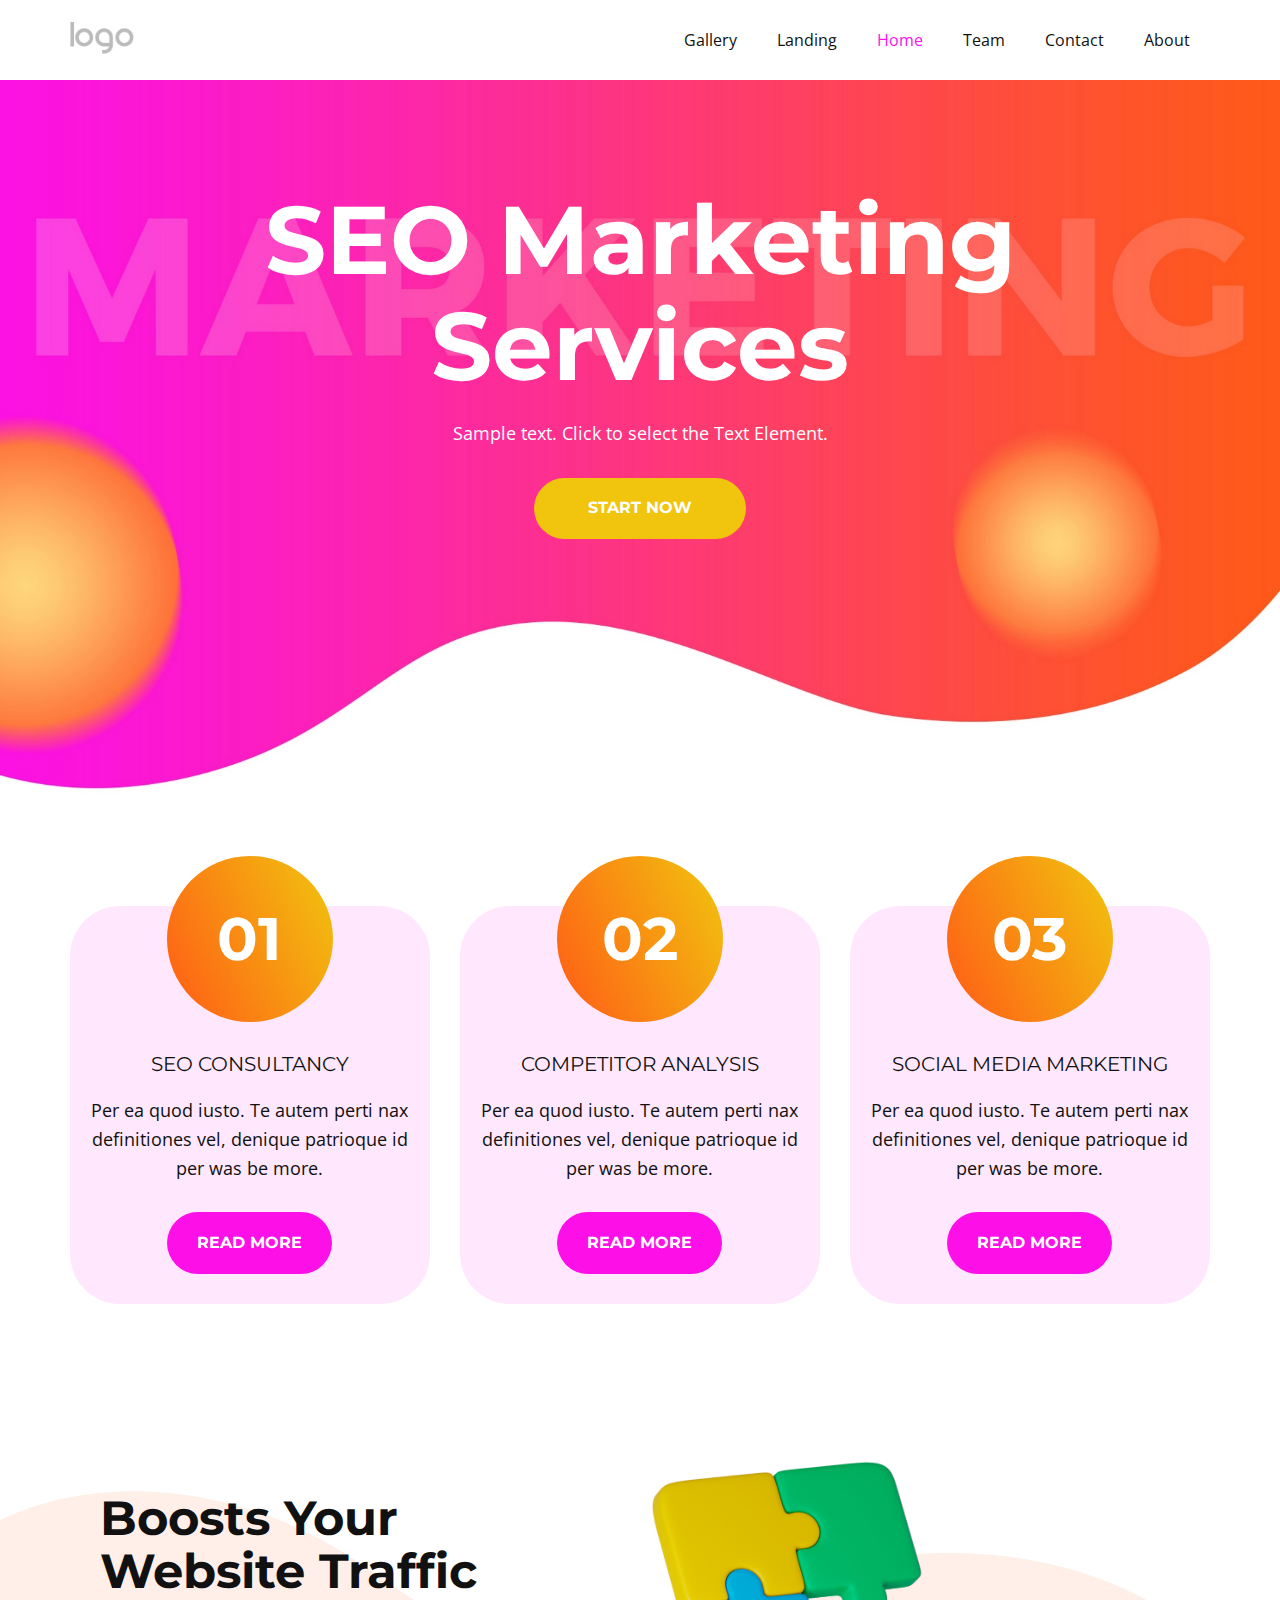
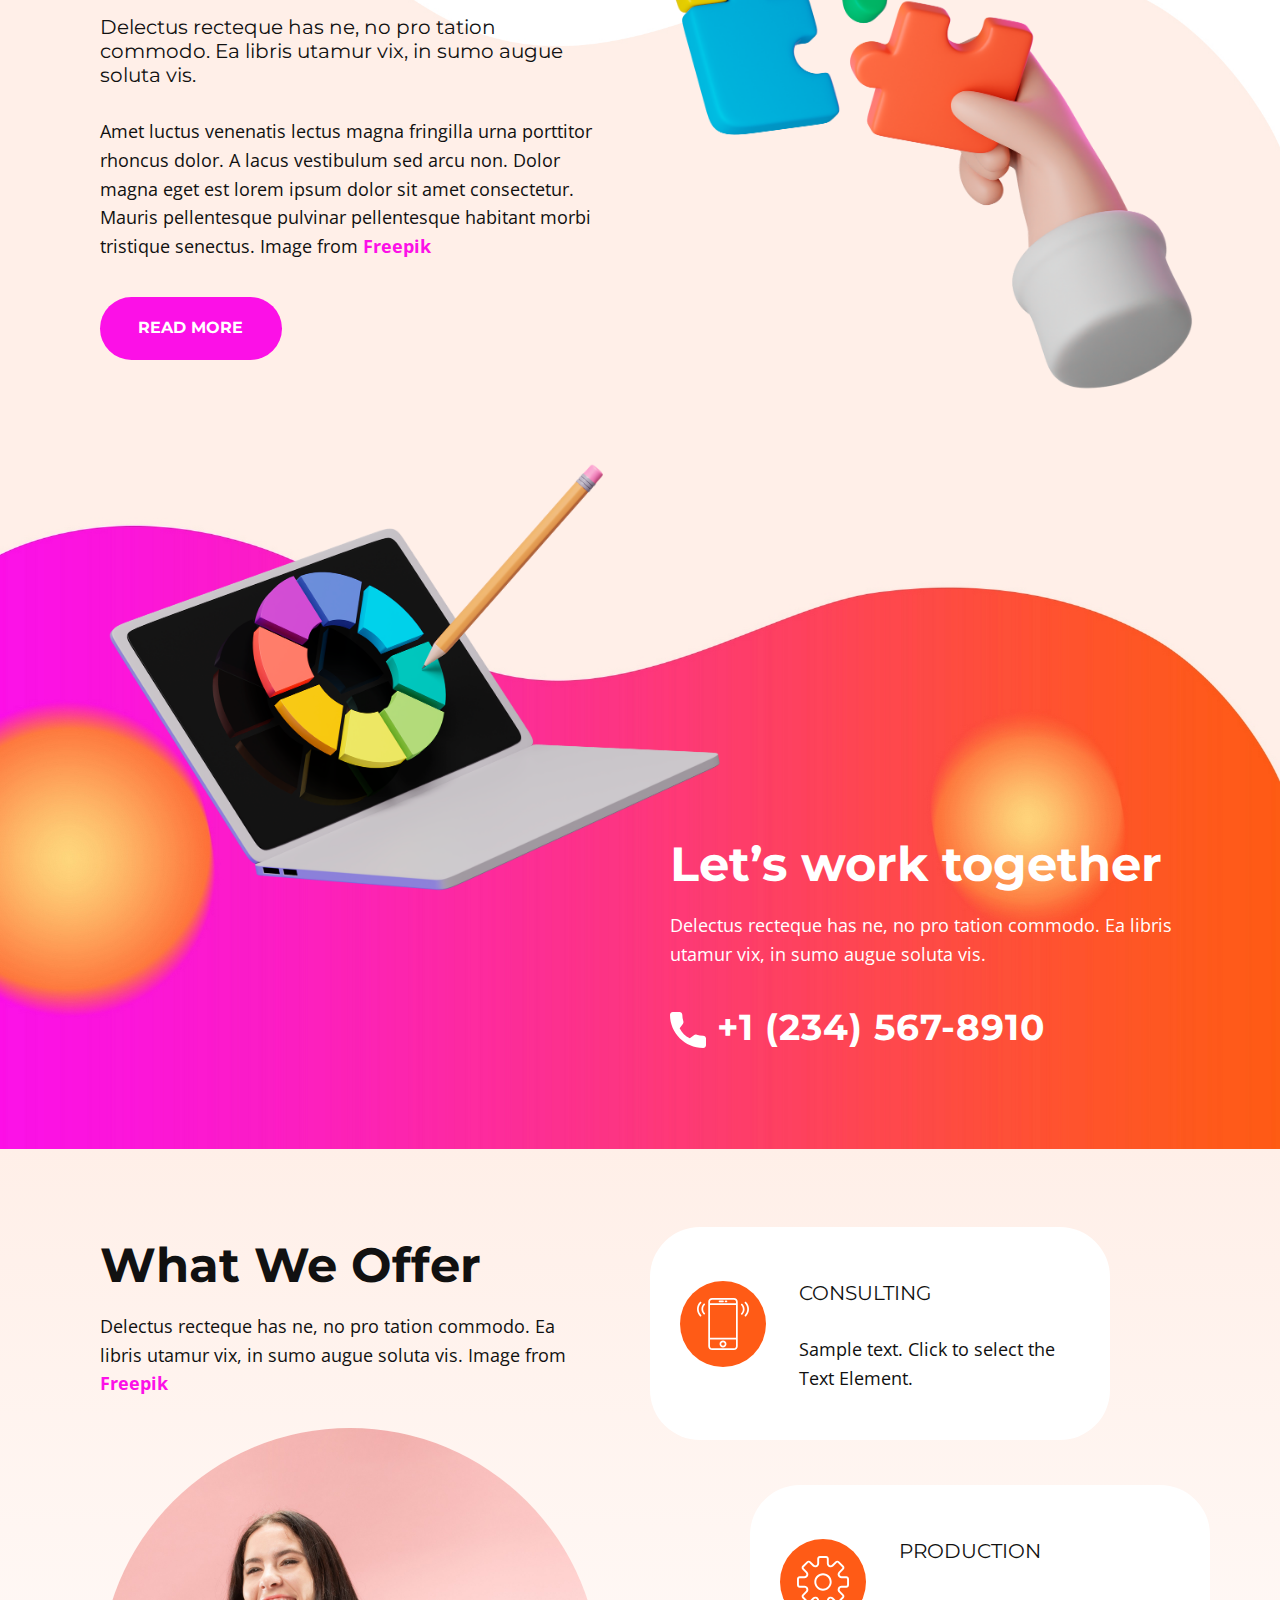
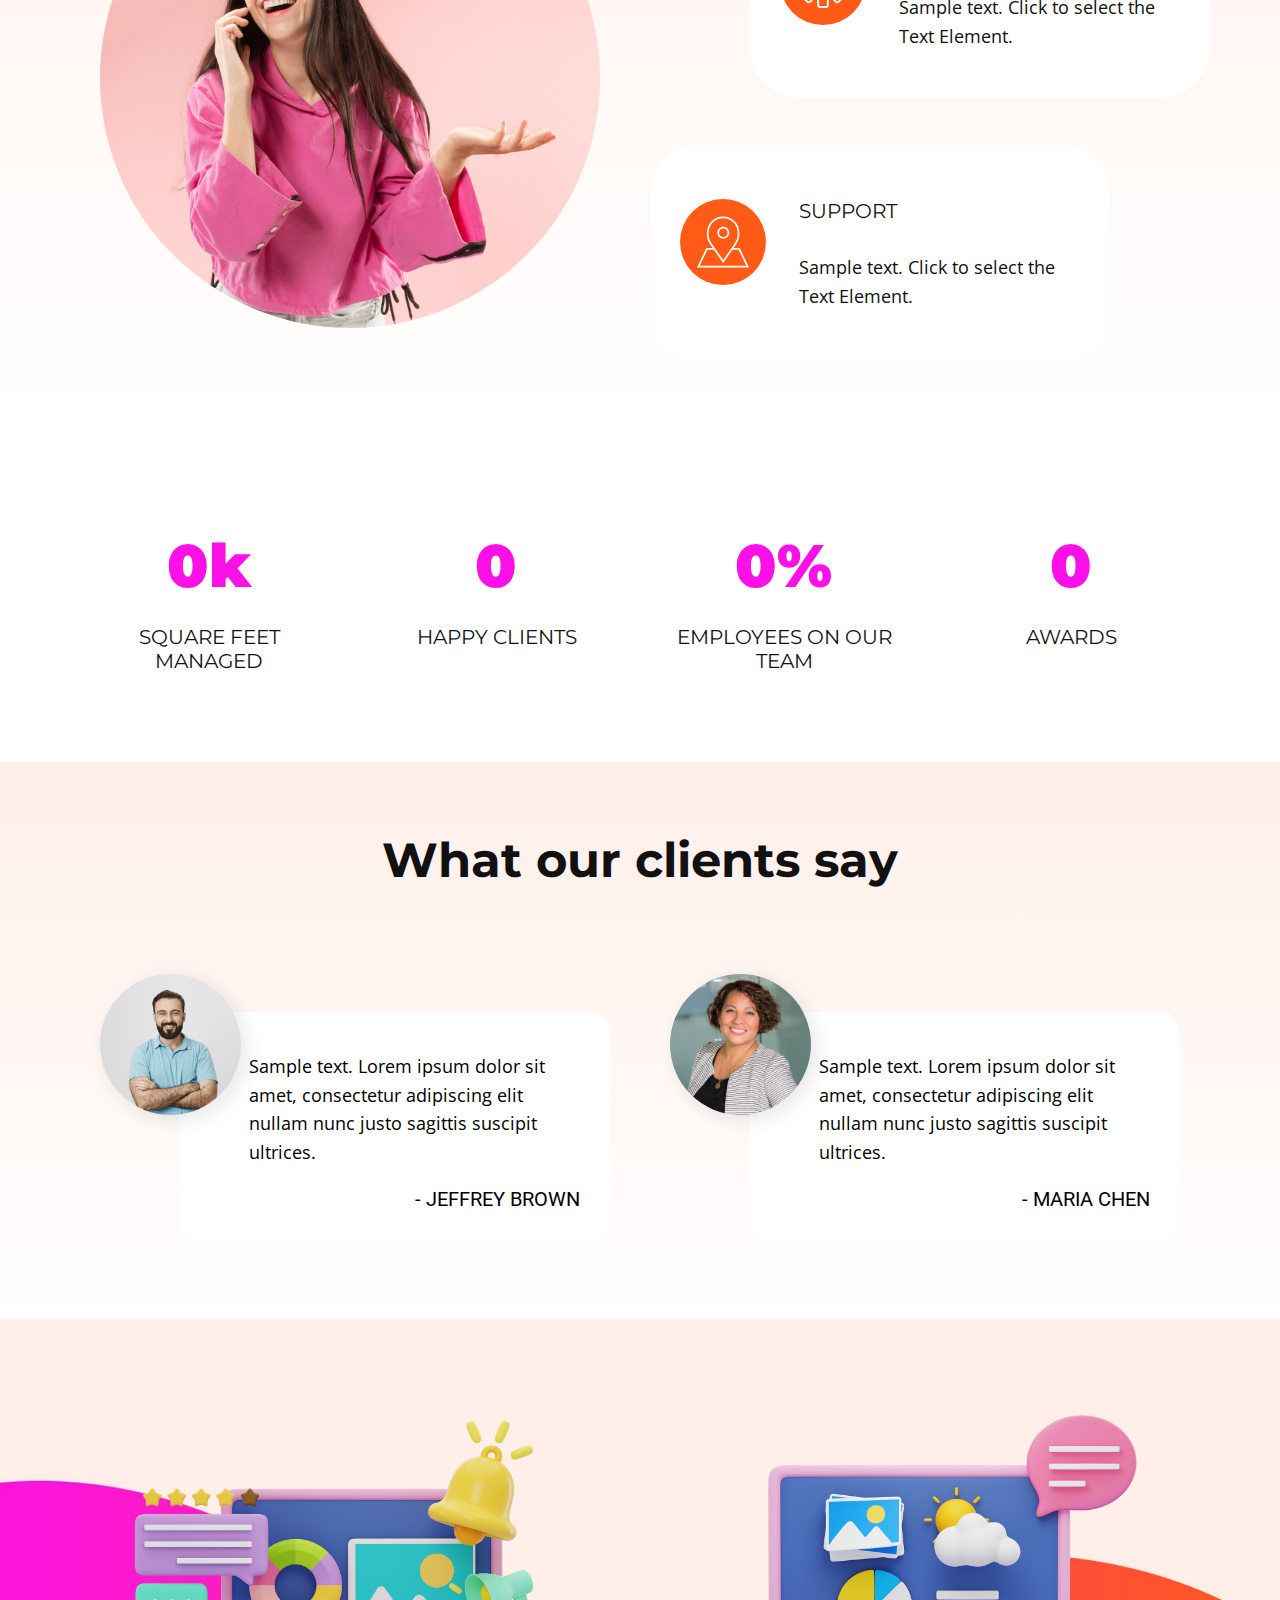
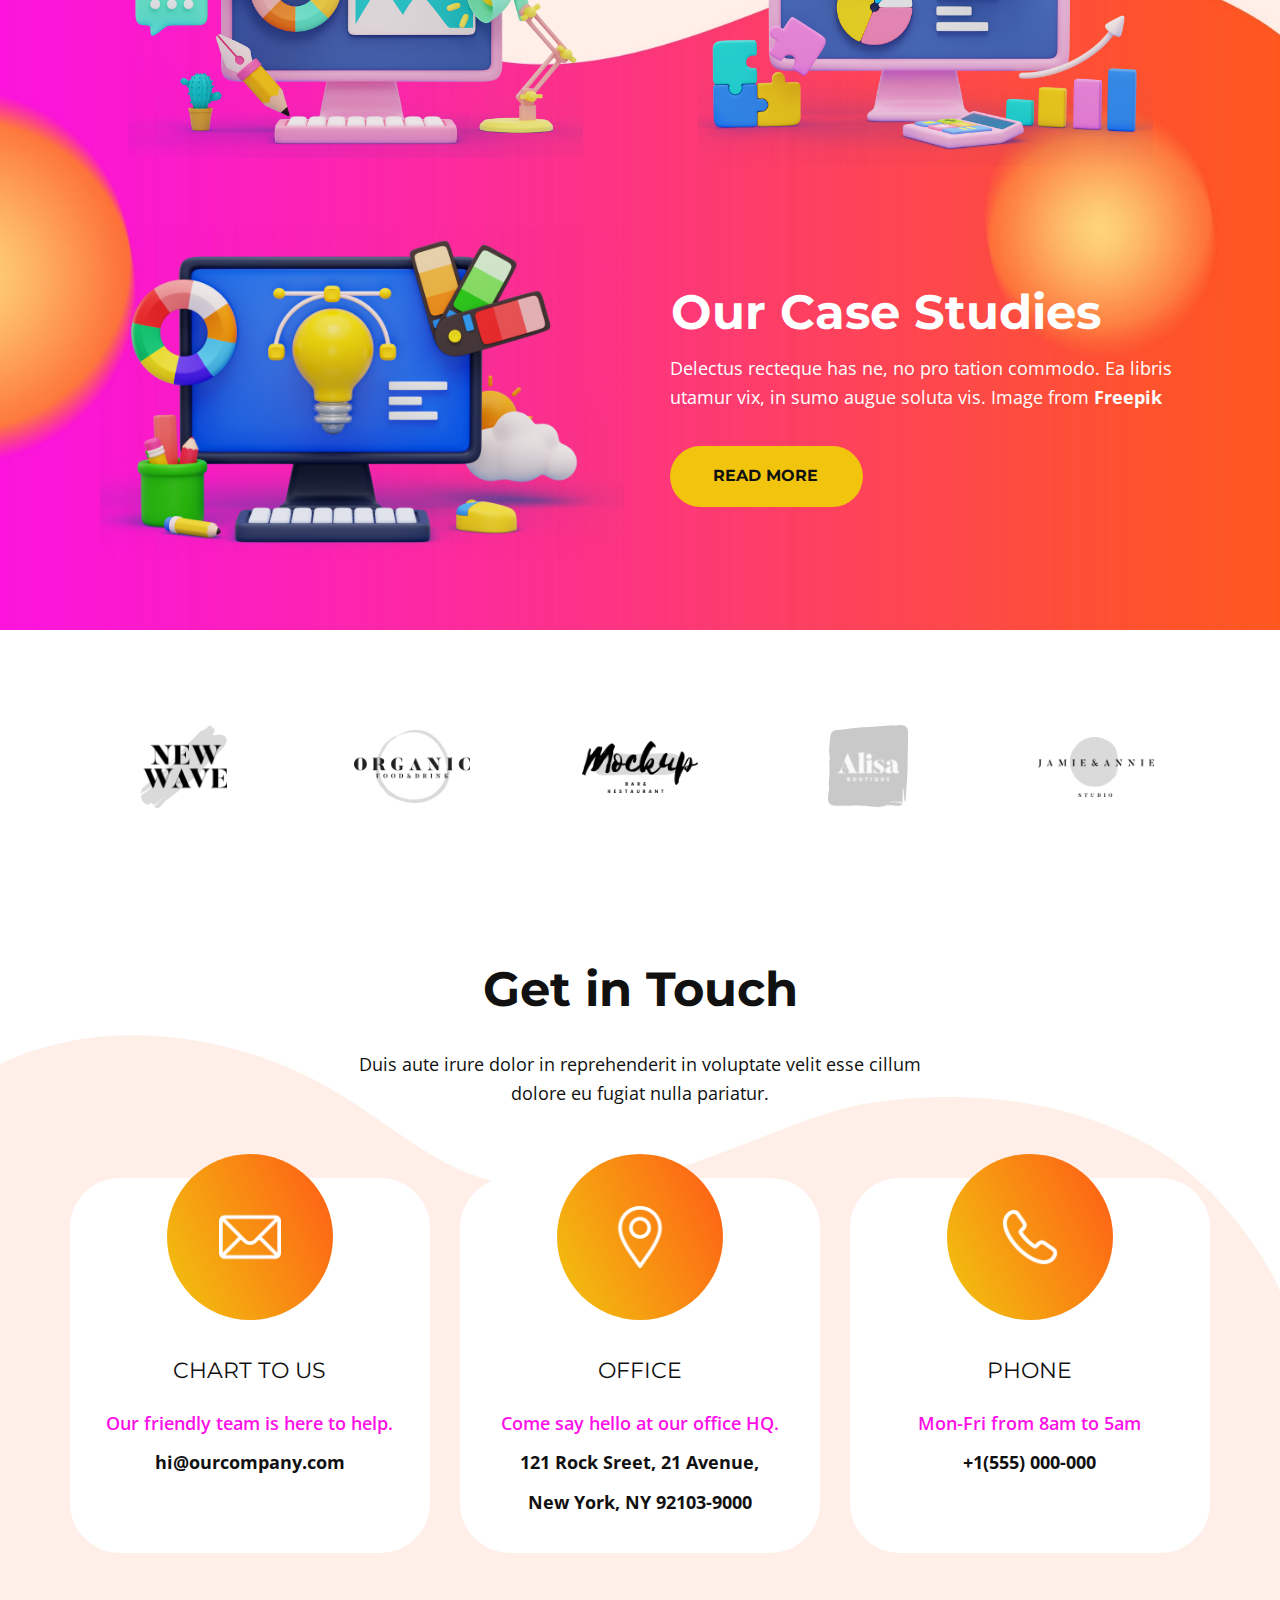
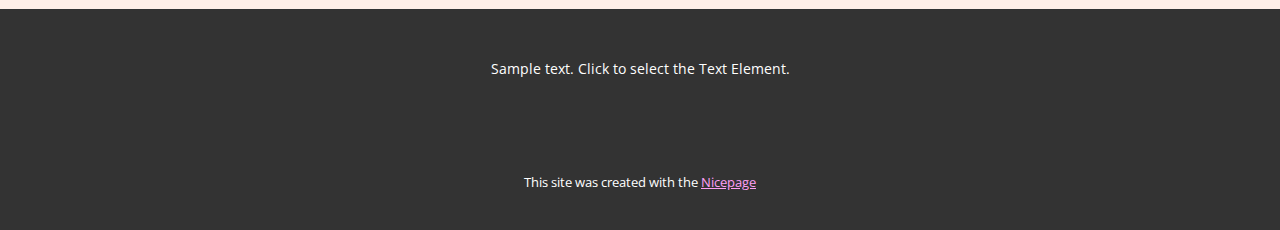
==== index.html @ 723f47ea "Add files via upload" ====
<!DOCTYPE html>
<html style="font-size: 16px;" lang="en"><head>
    <meta name="viewport" content="width=device-width, initial-scale=1.0">
    <meta charset="utf-8">
    <meta name="keywords" content="​SEO Marketing Services, ​Boosts Your Website Traffic, ​Let’s work together, ​What We Offer, What our clients say, ​Our Case Studies, Get in Touch">
    <meta name="description" content="">
    <title>Home</title>
    <link rel="stylesheet" href="nicepage.css" media="screen">
<link rel="stylesheet" href="index.css" media="screen">
    <script class="u-script" type="text/javascript" src="jquery.js" defer=""></script>
    <script class="u-script" type="text/javascript" src="nicepage.js" defer=""></script>
    <meta name="generator" content="Nicepage 6.17.0, nicepage.com">
    <link id="u-theme-google-font" rel="stylesheet" href="https://fonts.googleapis.com/css?family=Roboto:100,100i,300,300i,400,400i,500,500i,700,700i,900,900i|Open+Sans:300,300i,400,400i,500,500i,600,600i,700,700i,800,800i">
    <link id="u-page-google-font" rel="stylesheet" href="https://fonts.googleapis.com/css?family=Montserrat:100,100i,200,200i,300,300i,400,400i,500,500i,600,600i,700,700i,800,800i,900,900i">
    
    
    
    
    
    
    
    
    
    
    
    
    <script type="application/ld+json">{
		"@context": "http://schema.org",
		"@type": "Organization",
		"name": "",
		"logo": "images/default-logo.png"
}</script>
    <meta name="theme-color" content="#fc10e7">
    <meta property="og:title" content="Home">
    <meta property="og:type" content="website">
  <meta data-intl-tel-input-cdn-path="intlTelInput/"></head>
  <body data-home-page="Home.html" data-home-page-title="Home" data-path-to-root="./" data-include-products="false" class="u-body u-xl-mode" data-lang="en"><header class="u-clearfix u-header u-header" id="sec-5bbf"><div class="u-clearfix u-sheet u-valign-middle u-sheet-1">
        <a href="#" class="u-image u-logo u-image-1">
          <img src="images/default-logo.png" class="u-logo-image u-logo-image-1">
        </a>
        <nav class="u-menu u-menu-dropdown u-offcanvas u-menu-1">
          <div class="menu-collapse" style="font-size: 1rem; letter-spacing: 0px;">
            <a class="u-button-style u-custom-left-right-menu-spacing u-custom-padding-bottom u-custom-top-bottom-menu-spacing u-nav-link u-text-active-palette-1-base u-text-hover-palette-2-base" href="#">
              <svg class="u-svg-link" viewBox="0 0 24 24"><use xlink:href="#menu-hamburger"></use></svg>
              <svg class="u-svg-content" version="1.1" id="menu-hamburger" viewBox="0 0 16 16" x="0px" y="0px" xmlns:xlink="http://www.w3.org/1999/xlink" xmlns="http://www.w3.org/2000/svg"><g><rect y="1" width="16" height="2"></rect><rect y="7" width="16" height="2"></rect><rect y="13" width="16" height="2"></rect>
</g></svg>
            </a>
          </div>
          <div class="u-nav-container">
            <ul class="u-nav u-unstyled u-nav-1"><li class="u-nav-item"><a class="u-button-style u-nav-link u-text-active-palette-1-base u-text-hover-palette-2-base" href="Gallery.html" style="padding: 10px 20px;">Gallery</a>
</li><li class="u-nav-item"><a class="u-button-style u-nav-link u-text-active-palette-1-base u-text-hover-palette-2-base" href="Landing.html" style="padding: 10px 20px;">Landing</a>
</li><li class="u-nav-item"><a class="u-button-style u-nav-link u-text-active-palette-1-base u-text-hover-palette-2-base" href="./" style="padding: 10px 20px;">Home</a>
</li><li class="u-nav-item"><a class="u-button-style u-nav-link u-text-active-palette-1-base u-text-hover-palette-2-base" href="Team.html" style="padding: 10px 20px;">Team</a>
</li><li class="u-nav-item"><a class="u-button-style u-nav-link u-text-active-palette-1-base u-text-hover-palette-2-base" href="Contact.html" style="padding: 10px 20px;">Contact</a>
</li><li class="u-nav-item"><a class="u-button-style u-nav-link u-text-active-palette-1-base u-text-hover-palette-2-base" href="About.html" style="padding: 10px 20px;">About</a>
</li></ul>
          </div>
          <div class="u-nav-container-collapse">
            <div class="u-black u-container-style u-inner-container-layout u-opacity u-opacity-95 u-sidenav">
              <div class="u-inner-container-layout u-sidenav-overflow">
                <div class="u-menu-close"></div>
                <ul class="u-align-center u-nav u-popupmenu-items u-unstyled u-nav-2"><li class="u-nav-item"><a class="u-button-style u-nav-link" href="Gallery.html">Gallery</a>
</li><li class="u-nav-item"><a class="u-button-style u-nav-link" href="Landing.html">Landing</a>
</li><li class="u-nav-item"><a class="u-button-style u-nav-link" href="./">Home</a>
</li><li class="u-nav-item"><a class="u-button-style u-nav-link" href="Team.html">Team</a>
</li><li class="u-nav-item"><a class="u-button-style u-nav-link" href="Contact.html">Contact</a>
</li><li class="u-nav-item"><a class="u-button-style u-nav-link" href="About.html">About</a>
</li></ul>
              </div>
            </div>
            <div class="u-black u-menu-overlay u-opacity u-opacity-70"></div>
          </div>
        </nav>
      </div></header>
    <section class="u-clearfix u-image u-section-1" id="sec-e460" data-image-width="2008" data-image-height="1205">
      <div class="u-clearfix u-sheet u-valign-middle-sm u-sheet-1">
        <h1 class="u-align-center u-text u-text-body-alt-color u-text-1"> SEO Marketing Services</h1>
        <p class="u-align-center u-text u-text-body-alt-color u-text-default u-text-2">Sample text. Click to select the Text Element.</p>
        <a href="#" class="u-align-center u-border-none u-btn u-button-style u-palette-3-base u-text-body-alt-color u-btn-1">start now</a>
      </div>
    </section>
    <section class="u-clearfix u-section-2" id="sec-5e32">
      <div class="u-clearfix u-sheet u-sheet-1">
        <div class="u-expanded-width u-list u-list-1">
          <div class="u-repeater u-repeater-1">
            <div class="u-container-style u-list-item u-palette-1-light-3 u-radius-50 u-repeater-item u-shape-round u-list-item-1">
              <div class="u-container-layout u-similar-container u-container-layout-1">
                <div class="u-container-align-center u-container-style u-gradient u-group u-preserve-proportions u-shape-circle u-group-1">
                  <div class="u-container-layout u-valign-middle">
                    <h3 class="u-align-center u-custom-font u-font-montserrat u-text u-text-body-alt-color u-text-default u-text-1">01</h3>
                  </div>
                </div>
                <h5 class="u-text u-text-default u-text-2"> SEO Consultancy</h5>
                <p class="u-align-center u-text u-text-default u-text-3"> Per ea quod iusto. Te autem perti nax definitiones vel, denique patrioque id per was be more.</p>
                <a href="#" class="u-btn u-button-style u-btn-1">read more</a>
              </div>
            </div>
            <div class="u-container-style u-list-item u-palette-1-light-3 u-radius-50 u-repeater-item u-shape-round u-list-item-2">
              <div class="u-container-layout u-similar-container u-container-layout-3">
                <div class="u-container-align-center u-container-style u-gradient u-group u-preserve-proportions u-shape-circle u-group-2">
                  <div class="u-container-layout u-valign-middle">
                    <h3 class="u-align-center u-custom-font u-font-montserrat u-text u-text-body-alt-color u-text-default u-text-4">02</h3>
                  </div>
                </div>
                <h5 class="u-text u-text-default u-text-5"> Competitor Analysis</h5>
                <p class="u-align-center u-text u-text-default u-text-6"> Per ea quod iusto. Te autem perti nax definitiones vel, denique patrioque id per was be more.</p>
                <a href="#" class="u-btn u-button-style u-btn-2"> read more</a>
              </div>
            </div>
            <div class="u-container-style u-list-item u-palette-1-light-3 u-radius-50 u-repeater-item u-shape-round u-list-item-3">
              <div class="u-container-layout u-similar-container u-container-layout-5">
                <div class="u-container-align-center u-container-style u-gradient u-group u-preserve-proportions u-shape-circle u-group-3">
                  <div class="u-container-layout u-valign-middle">
                    <h3 class="u-align-center u-custom-font u-font-montserrat u-text u-text-body-alt-color u-text-default u-text-7">03</h3>
                  </div>
                </div>
                <h5 class="u-text u-text-default u-text-8"> Social Media Marketing</h5>
                <p class="u-align-center u-text u-text-default u-text-9"> Per ea quod iusto. Te autem perti nax definitiones vel, denique patrioque id per was be more.</p>
                <a href="#" class="u-btn u-button-style u-btn-3"> read more</a>
              </div>
            </div>
          </div>
        </div>
      </div>
    </section>
    <section class="u-clearfix u-container-align-center u-image u-section-3" id="sec-3349" data-image-width="2008" data-image-height="1205">
      <div class="u-clearfix u-sheet u-valign-bottom-lg u-valign-bottom-md u-valign-bottom-xl u-valign-middle-sm u-valign-middle-xs u-sheet-1">
        <div class="u-clearfix u-expanded-width u-layout-wrap u-layout-wrap-1">
          <div class="u-layout">
            <div class="u-layout-row">
              <div class="u-container-style u-layout-cell u-size-30 u-layout-cell-1">
                <div class="u-container-layout u-valign-middle u-container-layout-1">
                  <h2 class="u-text u-text-1"> Boosts Your Website Traffic</h2>
                  <h4 class="u-text u-text-default u-text-2"> Delectus recteque has ne, no pro tation commodo. Ea libris utamur vix, in sumo augue soluta vis.</h4>
                  <p class="u-text u-text-3"> Amet luctus venenatis lectus magna fringilla urna porttitor rhoncus dolor. A lacus vestibulum sed arcu non. Dolor magna eget est lorem ipsum dolor sit amet consectetur. Mauris pellentesque pulvinar pellentesque habitant morbi tristique senectus. Image from <a href="https://freepik.com" class="u-active-none u-border-none u-btn u-button-link u-button-style u-hover-none u-none u-text-palette-1-base u-btn-1">Freepik</a>
                  </p>
                  <a href="#" class="u-btn u-button-style u-btn-2">read more</a>
                </div>
              </div>
              <div class="u-container-style u-layout-cell u-size-30 u-layout-cell-2">
                <div class="u-container-layout u-container-layout-2">
                  <img class="u-expanded-width u-image u-image-contain u-image-default u-image-1" src="images/16691741_5799687.png" alt="" data-image-width="1300" data-image-height="1261">
                </div>
              </div>
            </div>
          </div>
        </div>
      </div>
    </section>
    <section class="u-clearfix u-container-align-center u-image u-section-4" id="sec-a3a3" data-image-width="2008" data-image-height="1205">
      <div class="u-clearfix u-sheet u-valign-middle-lg u-valign-middle-md u-valign-middle-xl u-sheet-1">
        <div class="u-clearfix u-expanded-width u-layout-wrap u-layout-wrap-1">
          <div class="u-layout">
            <div class="u-layout-row">
              <div class="u-container-style u-layout-cell u-size-30 u-layout-cell-1">
                <div class="u-container-layout u-container-layout-1">
                  <img class="u-expanded-width-sm u-expanded-width-xs u-image u-image-contain u-image-default u-image-1" src="images/17879734_5883631.png" alt="" data-image-width="1500" data-image-height="1065">
                </div>
              </div>
              <div class="u-container-style u-layout-cell u-size-30 u-layout-cell-2">
                <div class="u-container-layout u-valign-bottom u-container-layout-2">
                  <h2 class="u-text u-text-body-alt-color u-text-default u-text-1"> Let’s work together</h2>
                  <p class="u-text u-text-body-alt-color u-text-default u-text-2"> Delectus recteque has ne, no pro tation commodo. Ea libris utamur vix, in sumo augue soluta vis.</p>
                  <a href="#" class="u-active-none u-btn u-button-style u-hover-none u-none u-text-body-alt-color u-text-hover-palette-3-light-3 u-btn-1"><span class="u-icon u-text-white"><svg class="u-svg-content" viewBox="0 0 405.333 405.333" x="0px" y="0px" style="width: 1em; height: 1em;"><path d="M373.333,266.88c-25.003,0-49.493-3.904-72.704-11.563c-11.328-3.904-24.192-0.896-31.637,6.699l-46.016,34.752    c-52.8-28.181-86.592-61.952-114.389-114.368l33.813-44.928c8.512-8.512,11.563-20.971,7.915-32.64    C142.592,81.472,138.667,56.96,138.667,32c0-17.643-14.357-32-32-32H32C14.357,0,0,14.357,0,32    c0,205.845,167.488,373.333,373.333,373.333c17.643,0,32-14.357,32-32V298.88C405.333,281.237,390.976,266.88,373.333,266.88z"></path></svg></span>&nbsp;+1 (234) 567-8910
                  </a>
                </div>
              </div>
            </div>
          </div>
        </div>
      </div>
    </section>
    <section class="u-clearfix u-gradient u-section-5" id="sec-bde7">
      <div class="u-clearfix u-sheet u-sheet-1">
        <div class="u-clearfix u-expanded-width u-gutter-20 u-layout-wrap u-layout-wrap-1">
          <div class="u-layout">
            <div class="u-layout-row">
              <div class="u-size-30">
                <div class="u-layout-col">
                  <div class="u-container-style u-layout-cell u-size-60 u-layout-cell-1">
                    <div class="u-container-layout u-container-layout-1">
                      <h2 class="u-text u-text-default u-text-1"> What We Offer</h2>
                      <p class="u-text u-text-default u-text-2"> Delectus recteque has ne, no pro tation commodo. Ea libris utamur vix, in sumo augue soluta vis. Image from <a href="https://freepik.com" class="u-active-none u-border-none u-btn u-button-link u-button-style u-hover-none u-none u-text-palette-1-base u-btn-1">Freepik</a>
                      </p>
                      <div class="u-expanded-width u-image u-image-circle u-preserve-proportions u-image-1" alt="" data-image-width="1500" data-image-height="1500">
                        <div class="u-preserve-proportions-child" style="padding-top: 100%;"></div>
                      </div>
                    </div>
                  </div>
                </div>
              </div>
              <div class="u-size-30">
                <div class="u-layout-col">
                  <div class="u-container-style u-layout-cell u-size-20 u-layout-cell-2">
                    <div class="u-container-layout u-container-layout-2">
                      <div class="u-container-style u-group u-radius-50 u-shape-round u-white u-group-1">
                        <div class="u-container-layout u-valign-middle-md u-valign-middle-sm u-container-layout-3"><span class="u-icon u-icon-circle u-palette-2-base u-text-white u-icon-1"><svg class="u-svg-link" preserveAspectRatio="xMidYMin slice" viewBox="0 0 60 60" style=""><use xlink:href="#svg-e4f2"></use></svg><svg class="u-svg-content" viewBox="0 0 60 60" x="0px" y="0px" id="svg-e4f2" style="enable-background:new 0 0 60 60;"><g><path d="M42.595,0H17.405C14.977,0,13,1.977,13,4.405v51.189C13,58.023,14.977,60,17.405,60h25.189C45.023,60,47,58.023,47,55.595
		V4.405C47,1.977,45.023,0,42.595,0z M15,8h30v38H15V8z M17.405,2h25.189C43.921,2,45,3.079,45,4.405V6H15V4.405
		C15,3.079,16.079,2,17.405,2z M42.595,58H17.405C16.079,58,15,56.921,15,55.595V48h30v7.595C45,56.921,43.921,58,42.595,58z"></path><path d="M30,49c-2.206,0-4,1.794-4,4s1.794,4,4,4s4-1.794,4-4S32.206,49,30,49z M30,55c-1.103,0-2-0.897-2-2s0.897-2,2-2
		s2,0.897,2,2S31.103,55,30,55z"></path><path d="M26,5h4c0.553,0,1-0.447,1-1s-0.447-1-1-1h-4c-0.553,0-1,0.447-1,1S25.447,5,26,5z"></path><path d="M33,5h1c0.553,0,1-0.447,1-1s-0.447-1-1-1h-1c-0.553,0-1,0.447-1,1S32.447,5,33,5z"></path><path d="M56.612,4.569c-0.391-0.391-1.023-0.391-1.414,0s-0.391,1.023,0,1.414c3.736,3.736,3.736,9.815,0,13.552
		c-0.391,0.391-0.391,1.023,0,1.414c0.195,0.195,0.451,0.293,0.707,0.293s0.512-0.098,0.707-0.293
		C61.128,16.434,61.128,9.085,56.612,4.569z"></path><path d="M52.401,6.845c-0.391-0.391-1.023-0.391-1.414,0s-0.391,1.023,0,1.414c1.237,1.237,1.918,2.885,1.918,4.639
		s-0.681,3.401-1.918,4.638c-0.391,0.391-0.391,1.023,0,1.414c0.195,0.195,0.451,0.293,0.707,0.293s0.512-0.098,0.707-0.293
		c1.615-1.614,2.504-3.764,2.504-6.052S54.017,8.459,52.401,6.845z"></path><path d="M4.802,5.983c0.391-0.391,0.391-1.023,0-1.414s-1.023-0.391-1.414,0c-4.516,4.516-4.516,11.864,0,16.38
		c0.195,0.195,0.451,0.293,0.707,0.293s0.512-0.098,0.707-0.293c0.391-0.391,0.391-1.023,0-1.414
		C1.065,15.799,1.065,9.72,4.802,5.983z"></path><path d="M9.013,6.569c-0.391-0.391-1.023-0.391-1.414,0c-1.615,1.614-2.504,3.764-2.504,6.052s0.889,4.438,2.504,6.053
		c0.195,0.195,0.451,0.293,0.707,0.293s0.512-0.098,0.707-0.293c0.391-0.391,0.391-1.023,0-1.414
		c-1.237-1.237-1.918-2.885-1.918-4.639S7.775,9.22,9.013,7.983C9.403,7.593,9.403,6.96,9.013,6.569z"></path>
</g></svg></span>
                          <h5 class="u-text u-text-default-lg u-text-default-xl u-text-3">consulting</h5>
                          <p class="u-text u-text-4">Sample text. Click to select the Text Element.</p>
                        </div>
                      </div>
                    </div>
                  </div>
                  <div class="u-container-align-right u-container-style u-layout-cell u-size-20 u-layout-cell-3">
                    <div class="u-container-layout u-container-layout-4">
                      <div class="u-container-style u-group u-radius-50 u-shape-round u-white u-group-2">
                        <div class="u-container-layout u-container-layout-5"><span class="u-icon u-icon-circle u-palette-2-base u-icon-2"><svg class="u-svg-link" preserveAspectRatio="xMidYMin slice" viewBox="0 0 54 54" style=""><use xlink:href="#svg-7aa2"></use></svg><svg class="u-svg-content" viewBox="0 0 54 54" x="0px" y="0px" id="svg-7aa2" style="enable-background:new 0 0 54 54;"><g><path d="M51.22,21h-5.052c-0.812,0-1.481-0.447-1.792-1.197s-0.153-1.54,0.42-2.114l3.572-3.571
		c0.525-0.525,0.814-1.224,0.814-1.966c0-0.743-0.289-1.441-0.814-1.967l-4.553-4.553c-1.05-1.05-2.881-1.052-3.933,0l-3.571,3.571
		c-0.574,0.573-1.366,0.733-2.114,0.421C33.447,9.313,33,8.644,33,7.832V2.78C33,1.247,31.753,0,30.22,0H23.78
		C22.247,0,21,1.247,21,2.78v5.052c0,0.812-0.447,1.481-1.197,1.792c-0.748,0.313-1.54,0.152-2.114-0.421l-3.571-3.571
		c-1.052-1.052-2.883-1.05-3.933,0l-4.553,4.553c-0.525,0.525-0.814,1.224-0.814,1.967c0,0.742,0.289,1.44,0.814,1.966l3.572,3.571
		c0.573,0.574,0.73,1.364,0.42,2.114S8.644,21,7.832,21H2.78C1.247,21,0,22.247,0,23.78v6.439C0,31.753,1.247,33,2.78,33h5.052
		c0.812,0,1.481,0.447,1.792,1.197s0.153,1.54-0.42,2.114l-3.572,3.571c-0.525,0.525-0.814,1.224-0.814,1.966
		c0,0.743,0.289,1.441,0.814,1.967l4.553,4.553c1.051,1.051,2.881,1.053,3.933,0l3.571-3.572c0.574-0.573,1.363-0.731,2.114-0.42
		c0.75,0.311,1.197,0.98,1.197,1.792v5.052c0,1.533,1.247,2.78,2.78,2.78h6.439c1.533,0,2.78-1.247,2.78-2.78v-5.052
		c0-0.812,0.447-1.481,1.197-1.792c0.751-0.312,1.54-0.153,2.114,0.42l3.571,3.572c1.052,1.052,2.883,1.05,3.933,0l4.553-4.553
		c0.525-0.525,0.814-1.224,0.814-1.967c0-0.742-0.289-1.44-0.814-1.966l-3.572-3.571c-0.573-0.574-0.73-1.364-0.42-2.114
		S45.356,33,46.168,33h5.052c1.533,0,2.78-1.247,2.78-2.78V23.78C54,22.247,52.753,21,51.22,21z M52,30.22
		C52,30.65,51.65,31,51.22,31h-5.052c-1.624,0-3.019,0.932-3.64,2.432c-0.622,1.5-0.295,3.146,0.854,4.294l3.572,3.571
		c0.305,0.305,0.305,0.8,0,1.104l-4.553,4.553c-0.304,0.304-0.799,0.306-1.104,0l-3.571-3.572c-1.149-1.149-2.794-1.474-4.294-0.854
		c-1.5,0.621-2.432,2.016-2.432,3.64v5.052C31,51.65,30.65,52,30.22,52H23.78C23.35,52,23,51.65,23,51.22v-5.052
		c0-1.624-0.932-3.019-2.432-3.64c-0.503-0.209-1.021-0.311-1.533-0.311c-1.014,0-1.997,0.4-2.761,1.164l-3.571,3.572
		c-0.306,0.306-0.801,0.304-1.104,0l-4.553-4.553c-0.305-0.305-0.305-0.8,0-1.104l3.572-3.571c1.148-1.148,1.476-2.794,0.854-4.294
		C10.851,31.932,9.456,31,7.832,31H2.78C2.35,31,2,30.65,2,30.22V23.78C2,23.35,2.35,23,2.78,23h5.052
		c1.624,0,3.019-0.932,3.64-2.432c0.622-1.5,0.295-3.146-0.854-4.294l-3.572-3.571c-0.305-0.305-0.305-0.8,0-1.104l4.553-4.553
		c0.304-0.305,0.799-0.305,1.104,0l3.571,3.571c1.147,1.147,2.792,1.476,4.294,0.854C22.068,10.851,23,9.456,23,7.832V2.78
		C23,2.35,23.35,2,23.78,2h6.439C30.65,2,31,2.35,31,2.78v5.052c0,1.624,0.932,3.019,2.432,3.64
		c1.502,0.622,3.146,0.294,4.294-0.854l3.571-3.571c0.306-0.305,0.801-0.305,1.104,0l4.553,4.553c0.305,0.305,0.305,0.8,0,1.104
		l-3.572,3.571c-1.148,1.148-1.476,2.794-0.854,4.294c0.621,1.5,2.016,2.432,3.64,2.432h5.052C51.65,23,52,23.35,52,23.78V30.22z"></path><path d="M27,18c-4.963,0-9,4.037-9,9s4.037,9,9,9s9-4.037,9-9S31.963,18,27,18z M27,34c-3.859,0-7-3.141-7-7s3.141-7,7-7
		s7,3.141,7,7S30.859,34,27,34z"></path>
</g></svg></span>
                          <h5 class="u-text u-text-default-lg u-text-default-xl u-text-5">production</h5>
                          <p class="u-text u-text-6">Sample text. Click to select the Text Element.</p>
                        </div>
                      </div>
                    </div>
                  </div>
                  <div class="u-container-style u-layout-cell u-size-20 u-layout-cell-4">
                    <div class="u-container-layout u-valign-bottom-lg u-valign-bottom-xl u-container-layout-6">
                      <div class="u-container-style u-group u-radius-50 u-shape-round u-white u-group-3">
                        <div class="u-container-layout u-valign-middle-md u-valign-middle-sm u-container-layout-7"><span class="u-icon u-icon-circle u-palette-2-base u-icon-3"><svg class="u-svg-link" preserveAspectRatio="xMidYMin slice" viewBox="0 0 61.168 61.168" style=""><use xlink:href="#svg-8564"></use></svg><svg class="u-svg-content" viewBox="0 0 61.168 61.168" x="0px" y="0px" id="svg-8564" style="enable-background:new 0 0 61.168 61.168;"><g><path d="M30.938,26.584c3.859,0,7-3.141,7-7s-3.141-7-7-7s-7,3.141-7,7S27.078,26.584,30.938,26.584z M30.938,14.584
		c2.757,0,5,2.243,5,5s-2.243,5-5,5s-5-2.243-5-5S28.181,14.584,30.938,14.584z"></path><path d="M50.216,37.584h-7.161l3.047-4.4c5.755-7.671,4.922-20.28-1.781-26.982c-3.621-3.622-8.437-5.617-13.56-5.617
		c-5.122,0-9.938,1.995-13.56,5.617c-6.703,6.702-7.536,19.312-1.804,26.952l3.068,4.431h-7.513L0,60.584h61.168L50.216,37.584z
		 M17.02,31.984c-5.199-6.933-4.454-18.32,1.596-24.369c3.244-3.244,7.558-5.031,12.146-5.031s8.901,1.787,12.146,5.031
		c6.05,6.049,6.795,17.437,1.573,24.399L30.761,51.827l-9.863-14.243h0L17.02,31.984z M12.216,39.584h7.634l10.911,15.757
		l10.91-15.757h7.281l9.048,19H3.168L12.216,39.584z"></path>
</g></svg></span>
                          <h5 class="u-text u-text-default-lg u-text-default-xl u-text-7">support</h5>
                          <p class="u-text u-text-8">Sample text. Click to select the Text Element.</p>
                        </div>
                      </div>
                    </div>
                  </div>
                </div>
              </div>
            </div>
          </div>
        </div>
      </div>
    </section>
    <section class="u-clearfix u-section-6" id="carousel_5b45">
      <div class="u-clearfix u-sheet u-valign-middle-xl u-sheet-1">
        <div class="u-expanded-width u-list u-list-1">
          <div class="u-repeater u-repeater-1">
            <div class="u-container-align-center u-container-style u-list-item u-opacity u-opacity-20 u-repeater-item u-shape-rectangle u-list-item-1">
              <div class="u-container-layout u-similar-container u-valign-top-lg u-valign-top-md u-valign-top-sm u-valign-top-xs u-container-layout-1">
                <h3 class="u-align-center u-custom-font u-font-montserrat u-text u-text-palette-1-base u-text-1" data-animation-name="counter" data-animation-event="scroll" data-animation-duration="3000">5k</h3>
                <h5 class="u-align-center u-text u-text-2"> Square feet managed</h5>
              </div>
            </div>
            <div class="u-container-align-center u-container-style u-list-item u-opacity u-opacity-20 u-repeater-item u-shape-rectangle u-list-item-2">
              <div class="u-container-layout u-similar-container u-valign-top-lg u-valign-top-md u-valign-top-sm u-valign-top-xs u-container-layout-2">
                <h3 class="u-align-center u-custom-font u-font-montserrat u-text u-text-palette-1-base u-text-3" data-animation-name="counter" data-animation-event="scroll" data-animation-duration="3000">100</h3>
                <h5 class="u-align-center u-text u-text-4"> Happy Clients</h5>
              </div>
            </div>
            <div class="u-container-align-center u-container-style u-list-item u-opacity u-opacity-20 u-repeater-item u-shape-rectangle u-list-item-3">
              <div class="u-container-layout u-similar-container u-valign-top-lg u-valign-top-md u-valign-top-sm u-valign-top-xs u-container-layout-3">
                <h3 class="u-align-center u-custom-font u-font-montserrat u-text u-text-palette-1-base u-text-5" data-animation-name="counter" data-animation-event="scroll" data-animation-duration="3000">60%</h3>
                <h5 class="u-align-center u-text u-text-6"> Employees on our team</h5>
              </div>
            </div>
            <div class="u-container-align-center u-container-style u-list-item u-opacity u-opacity-20 u-repeater-item u-shape-rectangle u-list-item-4">
              <div class="u-container-layout u-similar-container u-valign-top-lg u-valign-top-md u-valign-top-sm u-valign-top-xs u-container-layout-4">
                <h3 class="u-align-center u-custom-font u-font-montserrat u-text u-text-palette-1-base u-text-7" data-animation-name="counter" data-animation-event="scroll" data-animation-duration="3000">1230</h3>
                <h5 class="u-align-center u-text u-text-8"> awards</h5>
              </div>
            </div>
          </div>
        </div>
      </div>
    </section>
    <section class="u-align-left u-clearfix u-container-align-center u-container-align-left u-gradient u-typography-custom-page-typography-32--Testimonials u-section-7" id="carousel_3de1">
      <div class="u-clearfix u-sheet u-sheet-1">
        <h2 class="u-align-center u-text u-text-default u-text-1">What our clients say</h2>
        <div class="u-expanded-width u-list u-list-1">
          <div class="u-repeater u-repeater-1">
            <div class="u-align-right u-container-align-center-md u-container-align-center-xs u-container-align-right u-container-style u-list-item u-repeater-item">
              <div class="u-container-layout u-similar-container u-container-layout-1">
                <div class="u-container-style u-group u-radius-20 u-shape-round u-similar-fill u-white u-group-1">
                  <div class="u-container-layout u-container-layout-2">
                    <p class="u-align-left u-text u-text-black u-text-font u-text-2">Sample text. Lorem ipsum dolor sit amet, consectetur adipiscing elit nullam nunc justo sagittis suscipit ultrices.</p>
                    <h5 class="u-align-right u-custom-font u-heading-font u-text u-text-black u-text-3">- ​Jeffrey Brown</h5>
                  </div>
                </div>
                <div class="u-image u-image-circle u-preserve-proportions u-image-1" alt="" data-image-width="1500" data-image-height="1000"></div>
              </div>
            </div>
            <div class="u-align-right u-container-align-center-md u-container-align-center-sm u-container-align-center-xs u-container-align-right u-container-style u-list-item u-repeater-item">
              <div class="u-container-layout u-similar-container u-container-layout-3">
                <div class="u-container-style u-group u-radius-20 u-shape-round u-similar-fill u-white u-group-2">
                  <div class="u-container-layout u-container-layout-4">
                    <p class="u-align-left u-text u-text-black u-text-font u-text-4">Sample text. Lorem ipsum dolor sit amet, consectetur adipiscing elit nullam nunc justo sagittis suscipit ultrices.</p>
                    <h5 class="u-align-right u-custom-font u-heading-font u-text u-text-black u-text-5">- Maria Chen</h5>
                  </div>
                </div>
                <div class="u-image u-image-circle u-preserve-proportions u-image-2" alt="" data-image-width="720" data-image-height="1080"></div>
              </div>
            </div>
          </div>
        </div>
      </div>
    </section>
    <section class="u-clearfix u-container-align-center u-image u-section-8" id="sec-2caf" data-image-width="2008" data-image-height="1205">
      <div class="u-clearfix u-sheet u-sheet-1">
        <div class="u-clearfix u-expanded-width u-layout-wrap u-layout-wrap-1">
          <div class="u-layout">
            <div class="u-layout-col">
              <div class="u-size-30">
                <div class="u-layout-row">
                  <div class="u-container-style u-layout-cell u-size-30 u-layout-cell-1">
                    <div class="u-container-layout u-valign-bottom-sm u-valign-bottom-xs u-valign-middle-lg u-valign-middle-md u-valign-middle-xl u-container-layout-1">
                      <img class="u-image u-image-default u-image-1" src="images/31164760_7753419.png" alt="" data-image-width="1500" data-image-height="1136">
                    </div>
                  </div>
                  <div class="u-container-align-center-sm u-container-align-center-xs u-container-style u-layout-cell u-size-30 u-layout-cell-2">
                    <div class="u-container-layout u-container-layout-2">
                      <img class="u-image u-image-default u-image-2" src="images/31164763_7753433.png" alt="" data-image-width="1500" data-image-height="1176">
                    </div>
                  </div>
                </div>
              </div>
              <div class="u-size-30">
                <div class="u-layout-row">
                  <div class="u-container-style u-layout-cell u-size-30 u-layout-cell-3">
                    <div class="u-container-layout u-valign-bottom-lg u-valign-bottom-md u-valign-bottom-xl u-valign-middle-sm u-valign-middle-xs u-container-layout-3">
                      <img class="u-image u-image-default u-image-3" src="images/31164765_7744164.png" alt="" data-image-width="2432" data-image-height="1576">
                    </div>
                  </div>
                  <div class="u-container-style u-layout-cell u-size-30 u-layout-cell-4">
                    <div class="u-container-layout u-valign-middle u-container-layout-4">
                      <h2 class="u-text u-text-body-alt-color u-text-default u-text-1"> Our Case Studies</h2>
                      <p class="u-text u-text-body-alt-color u-text-default u-text-2"> Delectus recteque has ne, no pro tation commodo. Ea libris utamur vix, in sumo augue soluta vis. Image from <a href="https://freepik.com" class="u-active-none u-border-none u-btn u-button-link u-button-style u-hover-none u-none u-text-body-alt-color u-btn-1">Freepik</a>
                      </p>
                      <a href="#" class="u-border-none u-btn u-button-style u-palette-3-base u-btn-2">read more</a>
                    </div>
                  </div>
                </div>
              </div>
            </div>
          </div>
        </div>
      </div>
    </section>
    <section class="u-align-center u-clearfix u-container-align-center u-section-9" id="carousel_919a">
      <div class="u-clearfix u-sheet u-sheet-1">
        <div class="u-clearfix u-expanded-width u-layout-wrap u-layout-wrap-1">
          <div class="u-layout">
            <div class="u-layout-row">
              <div class="u-align-center u-container-align-center u-container-style u-layout-cell u-left-cell u-size-12 u-size-20-md u-layout-cell-1">
                <div class="u-container-layout u-valign-middle u-container-layout-1">
                  <img src="images/5.png" alt="" class="u-image u-image-contain u-image-default u-image-1">
                </div>
              </div>
              <div class="u-align-center u-container-align-center u-container-style u-layout-cell u-size-12 u-size-20-md u-layout-cell-2">
                <div class="u-container-layout u-valign-middle u-container-layout-2">
                  <img src="images/3.png" alt="" class="u-image u-image-contain u-image-default u-image-2">
                </div>
              </div>
              <div class="u-align-center u-container-align-center u-container-style u-layout-cell u-size-12 u-size-20-md u-layout-cell-3">
                <div class="u-container-layout u-valign-middle u-container-layout-3">
                  <img src="images/4.png" alt="" class="u-image u-image-contain u-image-default u-image-3">
                </div>
              </div>
              <div class="u-align-center u-container-align-center u-container-style u-layout-cell u-size-12 u-size-30-md u-layout-cell-4">
                <div class="u-container-layout u-valign-middle u-container-layout-4">
                  <img src="images/2.png" alt="" class="u-image u-image-contain u-image-default u-image-4">
                </div>
              </div>
              <div class="u-align-center u-container-align-center u-container-style u-layout-cell u-right-cell u-size-12 u-size-30-md u-layout-cell-5">
                <div class="u-container-layout u-valign-middle u-container-layout-5">
                  <img src="images/6.png" alt="" class="u-image u-image-contain u-image-default u-image-5">
                </div>
              </div>
            </div>
          </div>
        </div>
      </div>
    </section>
    <section class="u-clearfix u-container-align-center u-image u-section-10" id="carousel_5e04" data-image-width="2008" data-image-height="1205">
      <div class="u-clearfix u-sheet u-sheet-1">
        <h2 class="u-align-center u-custom-font u-font-montserrat u-text u-text-default u-text-1">Get in Touch</h2>
        <p class="u-align-center u-text u-text-2"> Duis aute irure dolor in reprehenderit in voluptate velit esse cillum dolore eu fugiat nulla pariatur. </p>
        <div class="u-expanded-width u-list u-list-1">
          <div class="u-repeater u-repeater-1">
            <div class="u-align-center u-container-align-center u-container-style u-list-item u-radius-50 u-repeater-item u-shape-round u-white u-list-item-1">
              <div class="u-container-layout u-similar-container u-container-layout-1"><span class="u-file-icon u-gradient u-icon u-icon-circle u-text-white u-icon-1"><img src="images/646094-23388df3.png" alt=""></span>
                <h5 class="u-text u-text-3">Chart to us</h5>
                <p class="u-text u-text-palette-1-base u-text-4">Our friendly team is here to help.<br>
                  <a href="#" class="u-active-none u-border-active-palette-3-base u-border-hover-palette-3-base u-border-none u-btn u-button-link u-button-style u-hover-none u-none u-text-active-palette-3-base u-text-body-color u-text-hover-palette-3-base u-btn-1">hi@ourcompany.com </a>
                </p>
              </div>
            </div>
            <div class="u-align-center u-container-align-center u-container-style u-list-item u-radius-50 u-repeater-item u-shape-round u-white u-list-item-2">
              <div class="u-container-layout u-similar-container u-container-layout-2"><span class="u-file-icon u-gradient u-icon u-icon-circle u-text-white u-icon-2"><img src="images/2838912-49358f0d.png" alt=""></span>
                <h5 class="u-text u-text-5">Office</h5>
                <p class="u-text u-text-palette-1-base u-text-6"> Come say hello at our office HQ.<br>
                  <a href="#" class="u-active-none u-border-none u-btn u-button-link u-button-style u-hover-none u-none u-text-body-color u-btn-2">121 Rock Sreet, 21 Avenue,<br>New York, NY 92103-9000
                  </a>
                  <br>
                </p>
              </div>
            </div>
            <div class="u-align-center u-container-align-center u-container-style u-list-item u-radius-50 u-repeater-item u-shape-round u-white u-list-item-3">
              <div class="u-container-layout u-similar-container u-container-layout-3"><span class="u-file-icon u-gradient u-icon u-icon-circle u-text-white u-icon-3"><img src="images/8066424-eec24b29.png" alt=""></span>
                <h5 class="u-text u-text-7">Phone</h5>
                <p class="u-text u-text-palette-1-base u-text-8"> Mon-Fri from 8am to 5am<br>
                  <a href="#" class="u-active-none u-border-active-palette-3-base u-border-hover-palette-3-base u-border-none u-btn u-button-link u-button-style u-hover-none u-none u-text-active-palette-3-base u-text-body-color u-text-hover-palette-3-base u-btn-3" data-animation-name="" data-animation-duration="0" data-animation-delay="0" data-animation-direction="">+1(555) 000-000</a>
                </p>
              </div>
            </div>
          </div>
        </div>
      </div>
    </section>
    
    
    
    <footer class="u-align-center u-clearfix u-container-align-center u-footer u-grey-80 u-footer" id="sec-2d1f"><div class="u-clearfix u-sheet u-sheet-1">
        <p class="u-small-text u-text u-text-variant u-text-1">Sample text. Click to select the Text Element.</p>
      </div></footer>
    <section class="u-backlink u-clearfix u-grey-80">
      <p class="u-text">
        <span>This site was created with the </span>
        <a class="u-link" href="https://nicepage.com/" target="_blank" rel="nofollow">
          <span>Nicepage</span>
        </a>
      </p>
    </section>
  
</body></html>
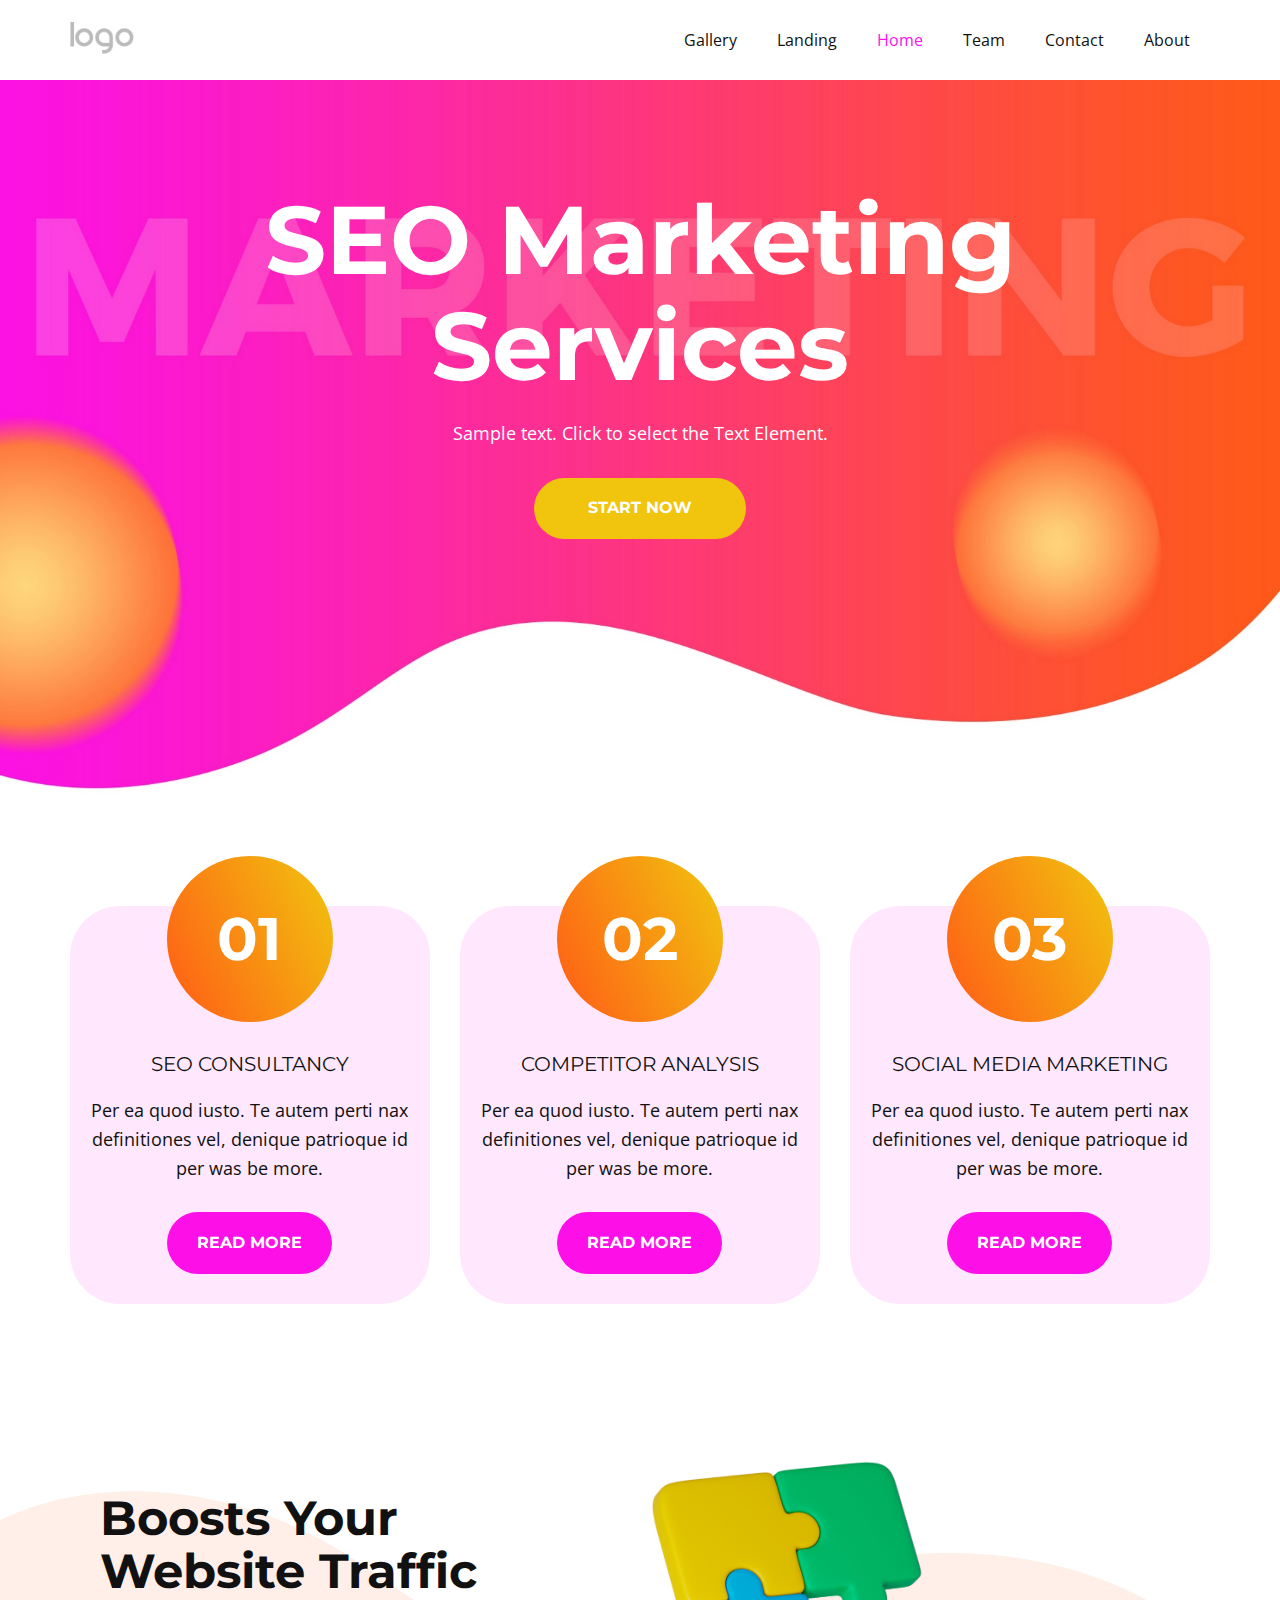
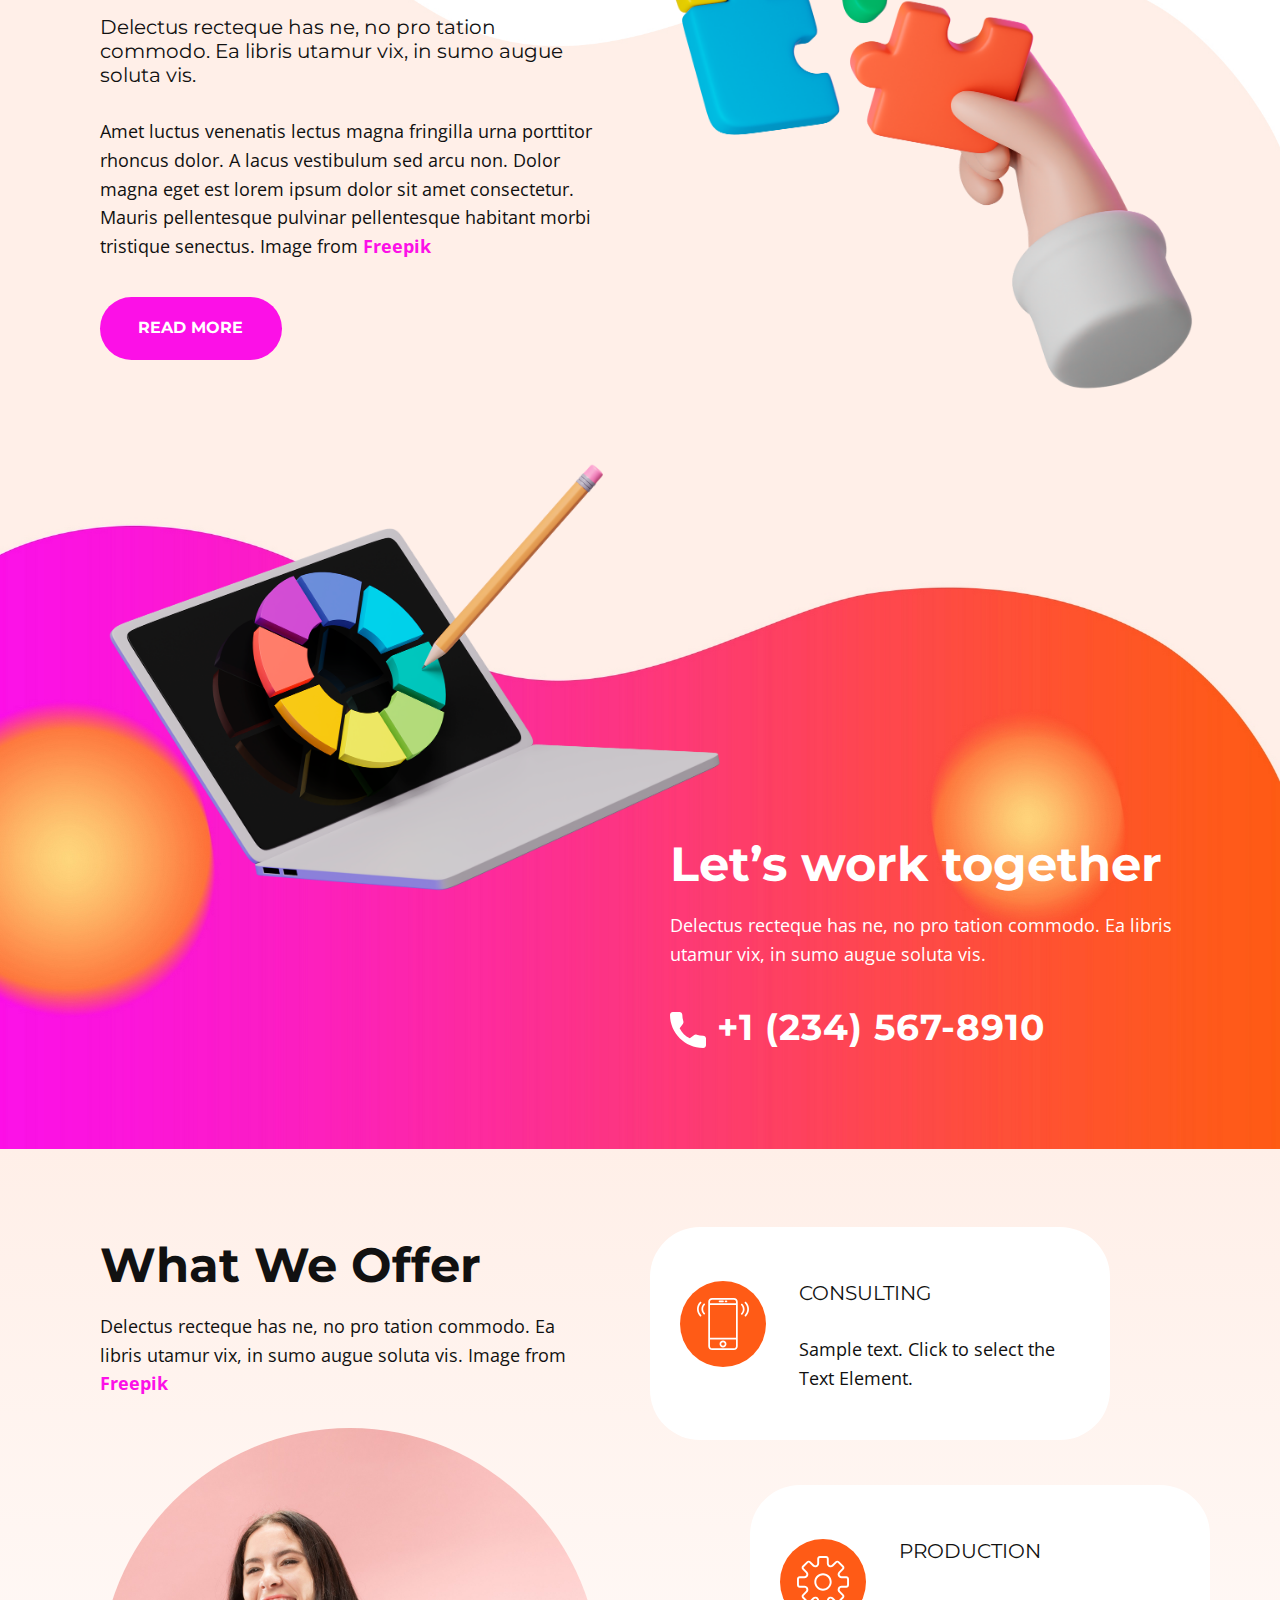
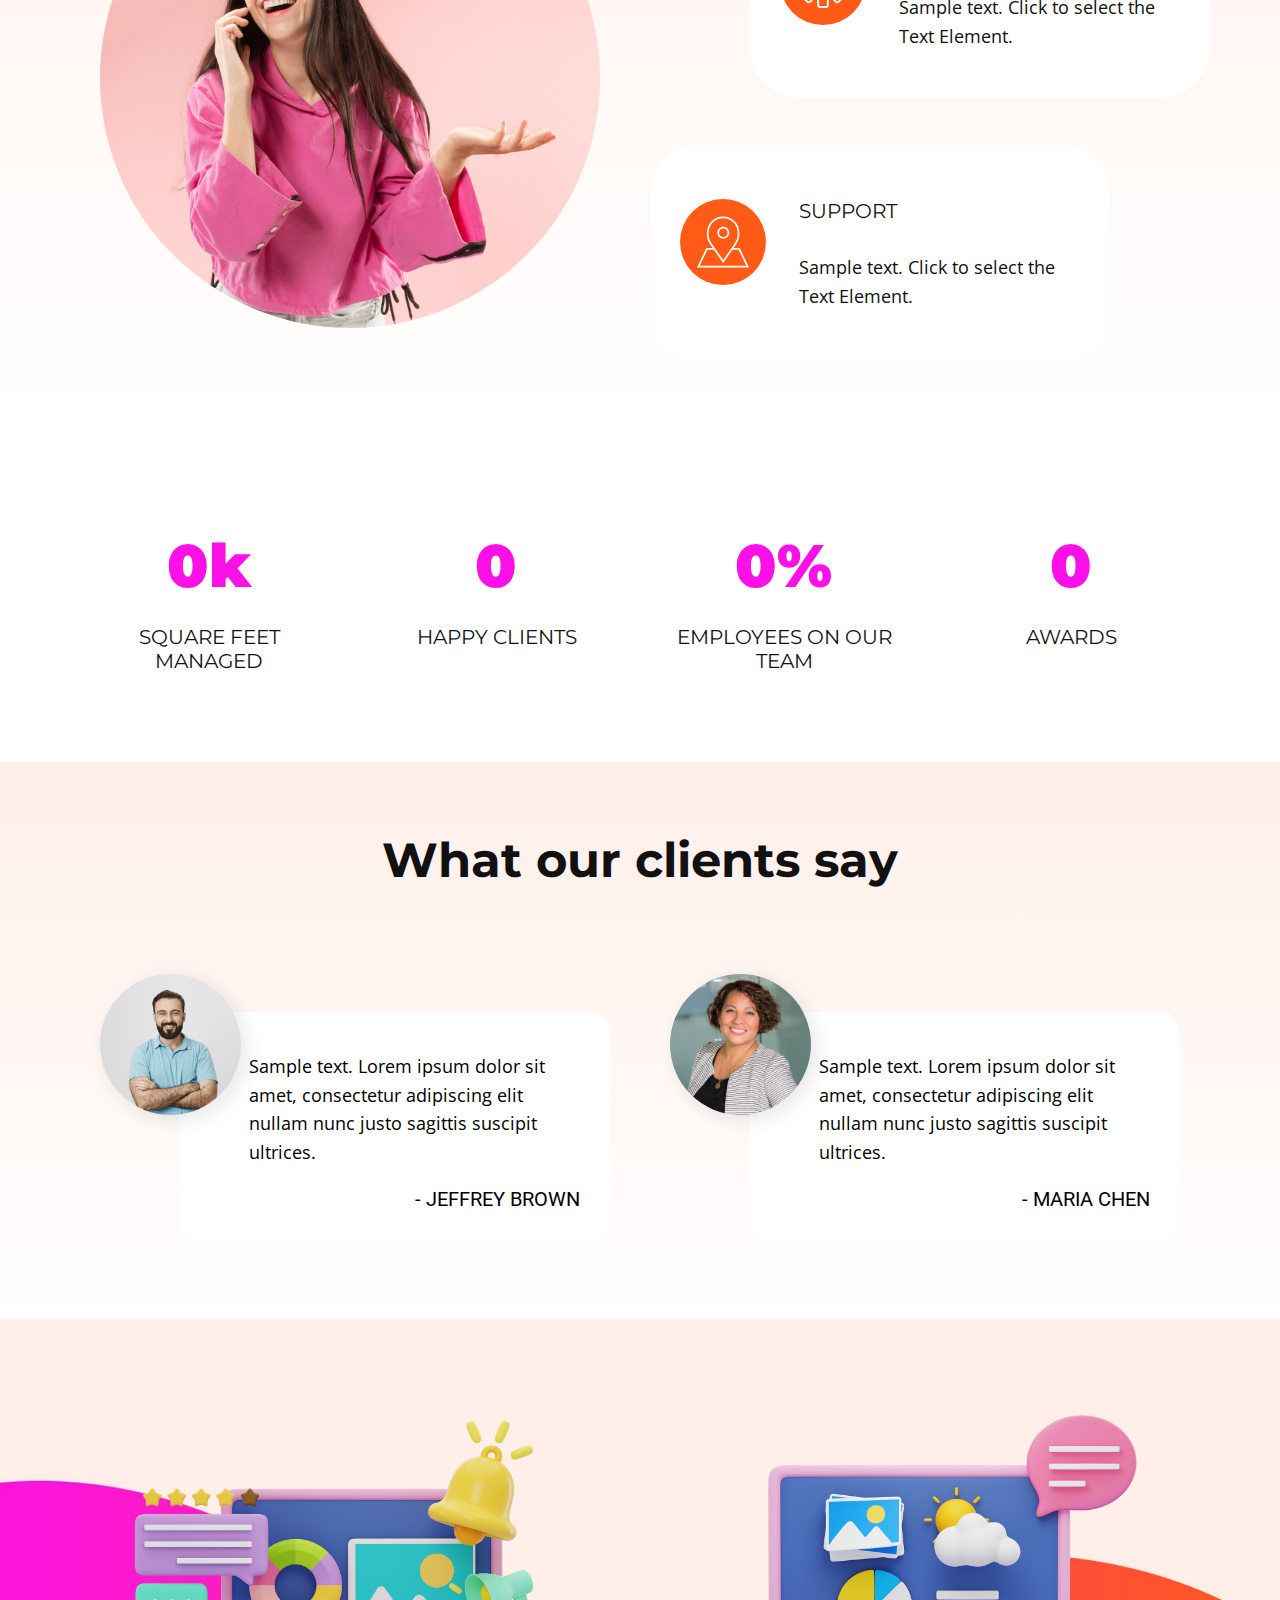
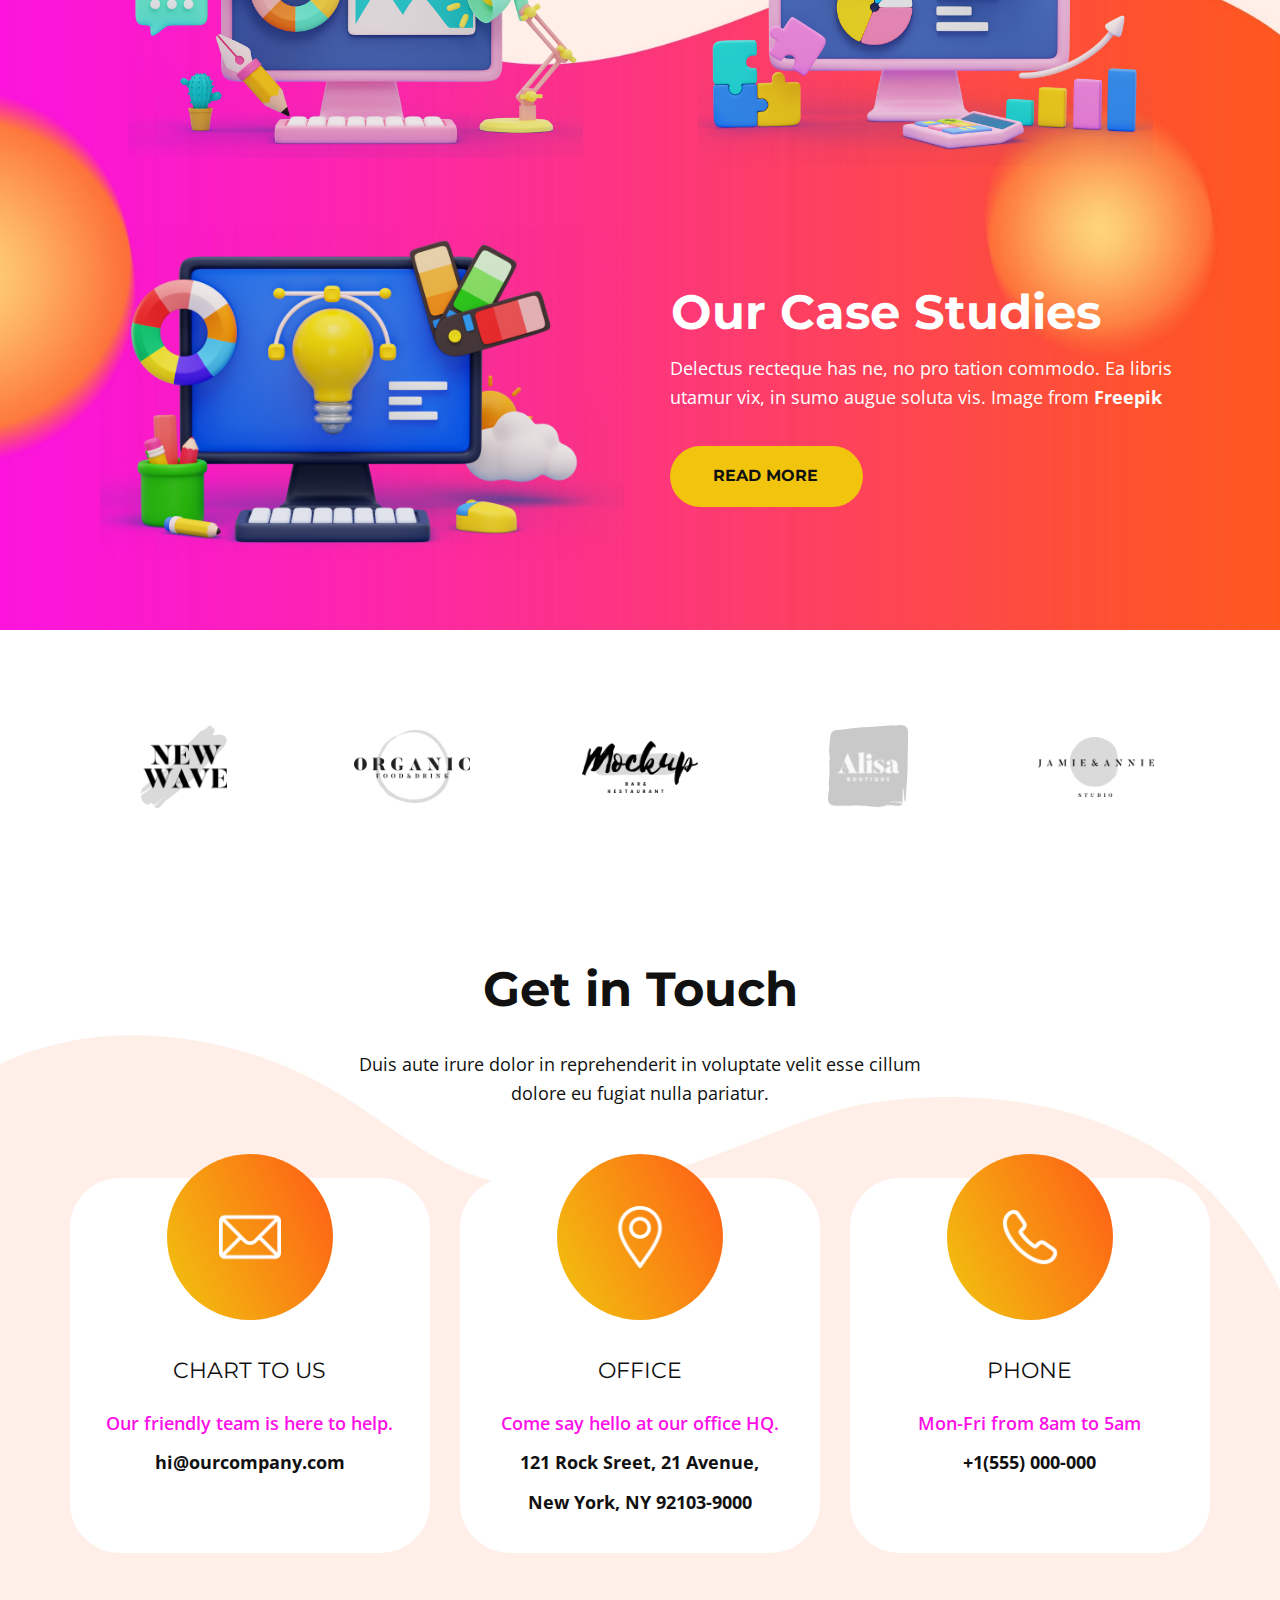
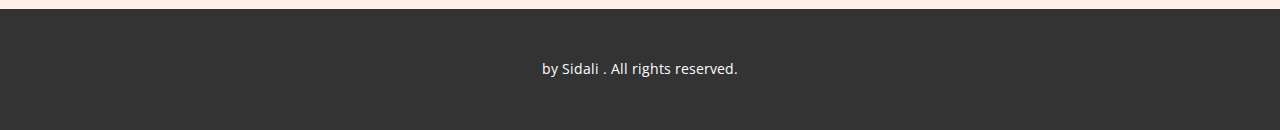
==== commit 319b99b5: "index.html" ====
--- a/index.html
+++ b/index.html
@@ -447,17 +447,8 @@
     </section>
     
     
-    
-    <footer class="u-align-center u-clearfix u-container-align-center u-footer u-grey-80 u-footer" id="sec-2d1f"><div class="u-clearfix u-sheet u-sheet-1">
-        <p class="u-small-text u-text u-text-variant u-text-1">Sample text. Click to select the Text Element.</p>
+ <footer class="u-align-center u-clearfix u-container-align-center u-footer u-grey-80 u-footer" id="sec-2d1f"><div class="u-clearfix u-sheet u-sheet-1">
+        <p class="u-small-text u-text u-text-variant u-text-1">by Sidali . All rights reserved.</p>
       </div></footer>
-    <section class="u-backlink u-clearfix u-grey-80">
-      <p class="u-text">
-        <span>This site was created with the </span>
-        <a class="u-link" href="https://nicepage.com/" target="_blank" rel="nofollow">
-          <span>Nicepage</span>
-        </a>
-      </p>
-    </section>
   
-</body></html>+</body></html>
